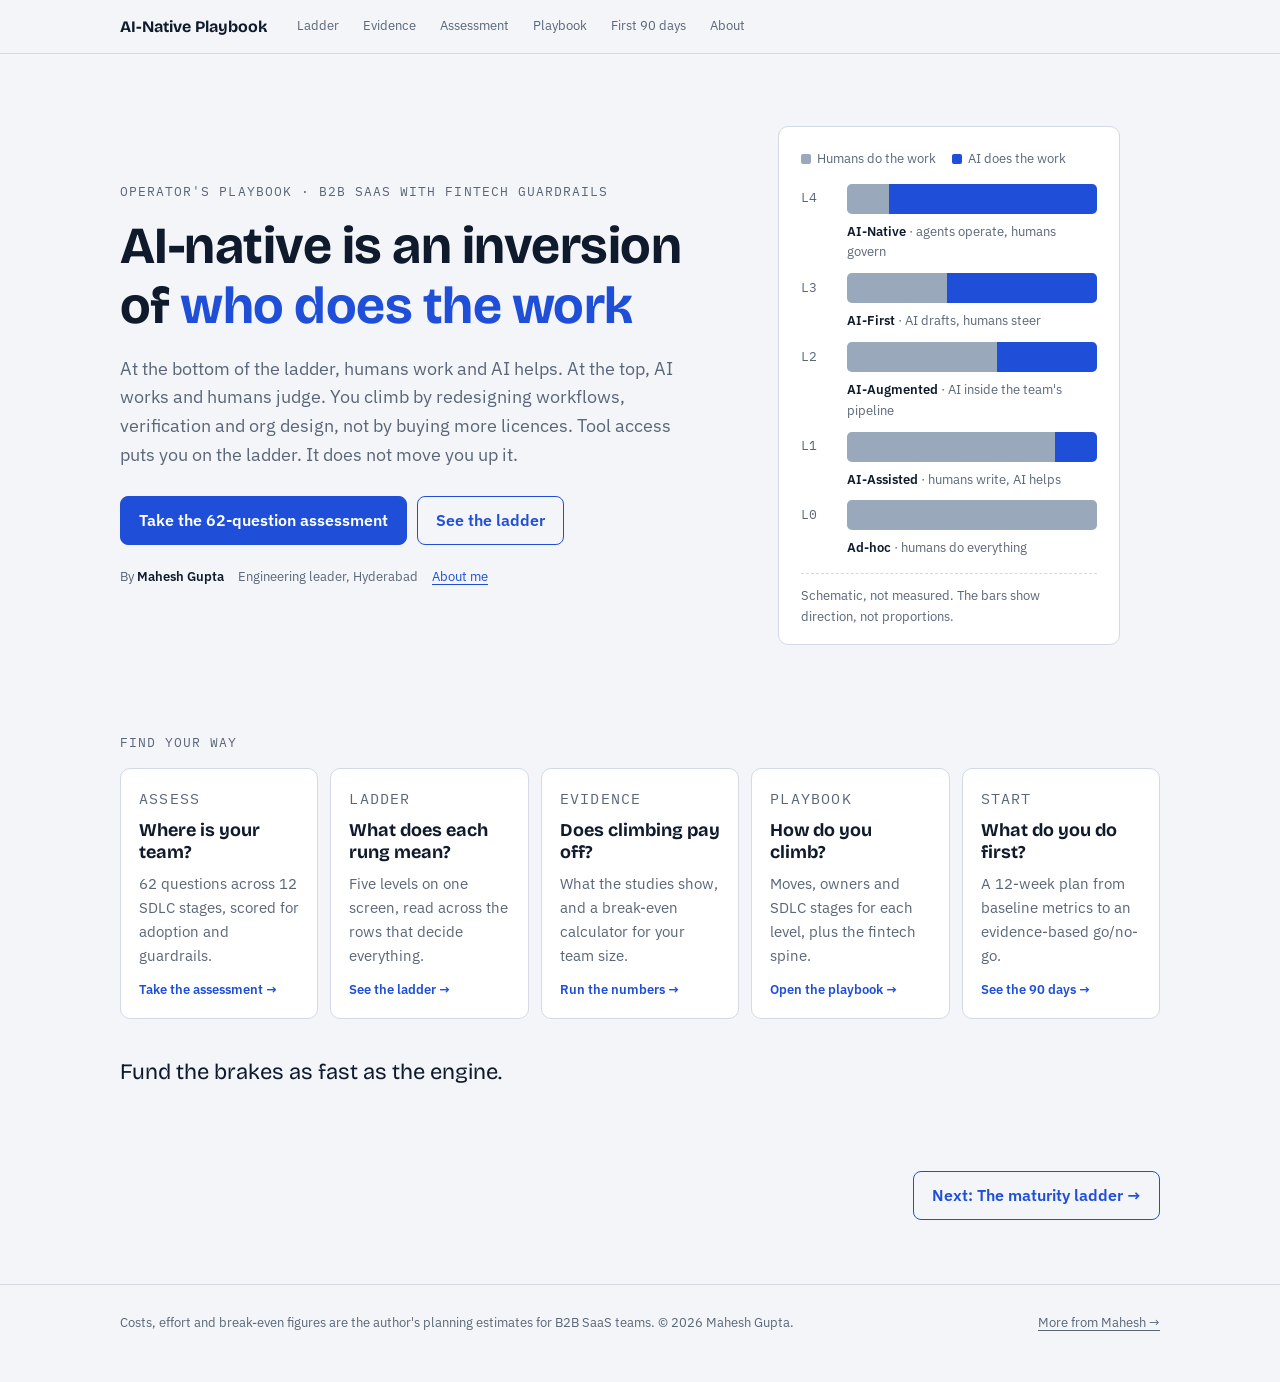
==== index.html @ 391226ee "Add AI-Native Engineering Playbook site" ====
<!doctype html>
<html lang="en">
<head>
<meta charset="utf-8">
<meta name="viewport" content="width=device-width, initial-scale=1, viewport-fit=cover">
<title>AI-Native Engineering Playbook: Maturity Model & Assessment</title>
<meta name="description" content="A practical playbook for engineering leaders moving from AI-assisted to AI-native software delivery in fintech: the maturity ladder, the evidence, a 62-question assessment and a level-by-level execution guide.">
<meta name="author" content="Mahesh Gupta">
<link rel="canonical" href="https://pmaheshgupta.github.io/ai-native-engineering-playbook/">
<meta property="og:type" content="website">
<meta property="og:site_name" content="AI-Native Engineering Playbook">
<meta property="og:title" content="AI-Native Engineering Playbook: Maturity Model & Assessment">
<meta property="og:description" content="A practical playbook for engineering leaders moving from AI-assisted to AI-native software delivery in fintech: the maturity ladder, the evidence, a 62-question assessment and a level-by-level execution guide.">
<meta property="og:url" content="https://pmaheshgupta.github.io/ai-native-engineering-playbook/">
<meta name="twitter:card" content="summary">
<link rel="preconnect" href="https://fonts.googleapis.com">
<link rel="preconnect" href="https://fonts.gstatic.com" crossorigin>
<link rel="stylesheet" href="https://fonts.googleapis.com/css2?family=Bricolage+Grotesque:opsz,wght@12..96,600;12..96,700&family=IBM+Plex+Sans:wght@400;500;600&family=IBM+Plex+Mono:wght@400;500&display=swap">
<link rel="stylesheet" href="styles.css">
<script type="application/ld+json">{"@context": "https://schema.org", "@type": "WebSite", "name": "AI-Native Engineering Playbook", "url": "https://pmaheshgupta.github.io/ai-native-engineering-playbook/", "description": "A practical playbook for engineering leaders moving from AI-assisted to AI-native software delivery in fintech: the maturity ladder, the evidence, a 62-question assessment and a level-by-level execution guide.", "author": {"@type": "Person", "name": "Mahesh Gupta", "url": "https://pmaheshgupta.github.io/", "sameAs": ["https://www.linkedin.com/in/mahesh-gupta-80359a14a", "https://github.com/pmaheshgupta"]}}</script>
</head>
<body>
<nav class="topnav" aria-label="Pages">
  <div class="wrap">
    <a class="brand" href="./">AI-Native Playbook</a>
    <ul><li><a class="l" href="ladder.html">Ladder</a></li><li><a class="l" href="evidence.html">Evidence</a></li><li><a class="l" href="assessment.html">Assessment</a></li><li><a class="l" href="playbook.html">Playbook</a></li><li><a class="l" href="first-90-days.html">First 90 days</a></li><li><a class="l" href="about.html">About</a></li></ul>
  </div>
</nav>
<main id="main">
<header class="hero" id="top">
  <div class="wrap">
    <div>
      <div class="eyebrow">Operator's playbook · B2B SaaS with fintech guardrails</div>
      <h1>AI-native is an inversion of <em>who does the work</em></h1>
      <p class="lede">At the bottom of the ladder, humans work and AI helps. At the top, AI works and humans judge. You climb by redesigning workflows, verification and org design, not by buying more licences. Tool access puts you on the ladder. It does not move you up it.</p>
      <div class="ctas">
        <a class="btn primary" href="assessment.html">Take the 62-question assessment</a>
        <a class="btn ghost" href="ladder.html">See the ladder</a>
      </div>
      <div class="byline"><span>By <strong>Mahesh Gupta</strong></span><span>Engineering leader, Hyderabad</span><a href="about.html">About me</a></div>
    </div>
    <figure class="inv" aria-label="Schematic: the share of work done by AI grows from level 0 to level 4">
      <div class="inv-legend"><span><i style="background:var(--human)"></i>Humans do the work</span><span><i style="background:var(--ai)"></i>AI does the work</span></div>
      <div class="rungs">
        <div class="rung"><span class="lv">L0</span><div class="bar"><div class="h" style="flex:1"></div></div><div class="cap"><b>Ad-hoc</b> · humans do everything</div></div>
        <div class="rung"><span class="lv">L1</span><div class="bar"><div class="h" style="flex:5"></div><div class="a" style="flex:1"></div></div><div class="cap"><b>AI-Assisted</b> · humans write, AI helps</div></div>
        <div class="rung"><span class="lv">L2</span><div class="bar"><div class="h" style="flex:3"></div><div class="a" style="flex:2"></div></div><div class="cap"><b>AI-Augmented</b> · AI inside the team's pipeline</div></div>
        <div class="rung"><span class="lv">L3</span><div class="bar"><div class="h" style="flex:2"></div><div class="a" style="flex:3"></div></div><div class="cap"><b>AI-First</b> · AI drafts, humans steer</div></div>
        <div class="rung"><span class="lv">L4</span><div class="bar"><div class="h" style="flex:1"></div><div class="a" style="flex:5"></div></div><div class="cap"><b>AI-Native</b> · agents operate, humans govern</div></div>
      </div>
      <figcaption class="inv-foot">Schematic, not measured. The bars show direction, not proportions.</figcaption>
    </figure>
  </div>
</header>
<section id="home-map" class="homemap">
  <div class="wrap">
    <div class="eyebrow" style="margin-bottom:14px">Find your way</div>
    <div class="cards">
      <a class="card" href="assessment.html"><span class="card-k">Assess</span><b>Where is your team?</b><span>62 questions across 12 SDLC stages, scored for adoption and guardrails.</span><span class="go">Take the assessment →</span></a>
      <a class="card" href="ladder.html"><span class="card-k">Ladder</span><b>What does each rung mean?</b><span>Five levels on one screen, read across the rows that decide everything.</span><span class="go">See the ladder →</span></a>
      <a class="card" href="evidence.html"><span class="card-k">Evidence</span><b>Does climbing pay off?</b><span>What the studies show, and a break-even calculator for your team size.</span><span class="go">Run the numbers →</span></a>
      <a class="card" href="playbook.html"><span class="card-k">Playbook</span><b>How do you climb?</b><span>Moves, owners and SDLC stages for each level, plus the fintech spine.</span><span class="go">Open the playbook →</span></a>
      <a class="card" href="first-90-days.html"><span class="card-k">Start</span><b>What do you do first?</b><span>A 12-week plan from baseline metrics to an evidence-based go/no-go.</span><span class="go">See the 90 days →</span></a>
    </div>
    <p class="rule-line" style="margin-top:36px">Fund the brakes as fast as the engine.</p>
  </div>
</section>
<div class="wrap pager"><a class="btn ghost" href="ladder.html">Next: The maturity ladder →</a></div>
</main>
<footer><div class="wrap site-foot"><p>Costs, effort and break-even figures are the author's planning estimates for B2B SaaS teams. © 2026 Mahesh Gupta.</p><a href="https://pmaheshgupta.github.io/">More from Mahesh →</a></div></footer>
<script src="site.js" defer></script>
</body>
</html>
---- styles.css ----
[hidden]{display:none!important}
img{max-width:100%}

/* Layout: one reading column (max 1080) under a sticky section nav; the ladder is the recurring motif — L0 at the bottom, L4 at the top. */
:root{
  --bg:#F3F5F8; --surface:#FFFFFF; --sunk:#E9EDF3; --ink:#0F1B2D; --muted:#5A6678; --rule:#D3DAE4;
  --accent:#1F4FD8; --accent-soft:#E2E9FC; --on-accent:#FFFFFF;
  --human:#9AA8BC; --ai:#1F4FD8;
  --red:#B8342B; --red-soft:#FBE7E5; --amber:#9A6510; --amber-soft:#FBF0DC;
  --green:#21804F; --green-soft:#E1F3E9; --teal:#0F6E7A; --teal-soft:#DDF0F2; --violet:#6B4FA0; --violet-soft:#EFE9F8;
  --f-display:"Bricolage Grotesque", "Segoe UI", system-ui, sans-serif;
  --f-body:"IBM Plex Sans", "Segoe UI", system-ui, -apple-system, sans-serif;
  --f-mono:"IBM Plex Mono", ui-monospace, "SFMono-Regular", Menlo, Consolas, monospace;
  --s-1:.8125rem; --s0:1rem; --s1:1.125rem; --s2:1.375rem; --s3:1.75rem; --s4:2.375rem; --s5:3.25rem;
  --radius:10px;
}
@media (prefers-color-scheme: dark){:root:not([data-theme="light"]){
  --bg:#0C121B; --surface:#141C28; --sunk:#1A2433; --ink:#E5EBF3; --muted:#94A1B4; --rule:#273345;
  --accent:#86A3FF; --accent-soft:#1B2748; --on-accent:#0C121B;
  --human:#4E5C70; --ai:#86A3FF;
  --red:#F2867D; --red-soft:#3A1C1B; --amber:#E7B65A; --amber-soft:#36290F;
  --green:#6BCB97; --green-soft:#14301F; --teal:#5EC3CE; --teal-soft:#10303A; --violet:#B99CEB; --violet-soft:#2A2142;
  color-scheme:dark;
}}
:root[data-theme="dark"]{
  --bg:#0C121B; --surface:#141C28; --sunk:#1A2433; --ink:#E5EBF3; --muted:#94A1B4; --rule:#273345;
  --accent:#86A3FF; --accent-soft:#1B2748; --on-accent:#0C121B;
  --human:#4E5C70; --ai:#86A3FF;
  --red:#F2867D; --red-soft:#3A1C1B; --amber:#E7B65A; --amber-soft:#36290F;
  --green:#6BCB97; --green-soft:#14301F; --teal:#5EC3CE; --teal-soft:#10303A; --violet:#B99CEB; --violet-soft:#2A2142;
  color-scheme:dark;
}
*{box-sizing:border-box}
html{scroll-behavior:smooth}
@media (prefers-reduced-motion: reduce){html{scroll-behavior:auto}*{transition:none!important;animation:none!important}}
body{margin:0;background:var(--bg);color:var(--ink);font-family:var(--f-body);font-size:var(--s0);line-height:1.6;-webkit-font-smoothing:antialiased}
a{color:var(--accent);text-underline-offset:3px}
a:focus-visible,button:focus-visible,input:focus-visible+span,.tab:focus-visible{outline:2px solid var(--accent);outline-offset:2px;border-radius:6px}
h1,h2,h3{font-family:var(--f-display);line-height:1.15;text-wrap:balance;margin:0;letter-spacing:-.01em}
h2{font-size:var(--s4)}
h3{font-size:var(--s2)}
p{margin:0}
.wrap{max-width:1080px;margin:0 auto;padding-inline:20px}
.mono{font-family:var(--f-mono)}
.eyebrow{font-family:var(--f-mono);font-size:var(--s-1);letter-spacing:.08em;text-transform:uppercase;color:var(--muted)}
.lede{font-size:var(--s1);color:var(--muted);max-width:65ch}
.num{font-variant-numeric:tabular-nums}

/* nav */
.topnav{position:sticky;top:env(safe-area-inset-top,0px);z-index:10;background:color-mix(in srgb,var(--bg) 88%,transparent);backdrop-filter:blur(8px);border-bottom:1px solid var(--rule)}
.topnav .wrap{display:flex;align-items:center;gap:20px;padding-block:10px}
.brand{font-family:var(--f-display);font-weight:700;white-space:nowrap;color:var(--ink);text-decoration:none}
.topnav ul{display:flex;gap:4px;list-style:none;margin:0;padding:0;overflow-x:auto;scrollbar-width:none;min-width:0}
.topnav ul::-webkit-scrollbar{display:none}
.topnav a.l{display:block;padding:6px 10px;border-radius:6px;color:var(--muted);text-decoration:none;font-size:var(--s-1);white-space:nowrap}
.topnav a.l:hover{color:var(--ink);background:var(--sunk)}

section{padding-block:64px;border-bottom:1px solid var(--rule)}
.view > section:last-of-type{border-bottom:0}
.topnav a.l[aria-current="page"]{color:var(--ink);background:var(--accent-soft)}
.pager{display:flex;justify-content:flex-end;padding-block:8px 64px}
.homemap{padding-block:8px 72px;border-bottom:0}
.cards{display:grid;grid-template-columns:repeat(auto-fit,minmax(190px,1fr));gap:12px}
.card{display:grid;gap:8px;align-content:start;padding:18px;border:1px solid var(--rule);border-radius:var(--radius);background:var(--surface);color:var(--ink);text-decoration:none;transition:border-color .15s,transform .15s}
.card:hover{border-color:var(--accent);transform:translateY(-2px)}
.card-k{font-family:var(--f-mono);font-size:var(--s-1);letter-spacing:.08em;text-transform:uppercase;color:var(--accent)}
.card b{font-family:var(--f-display);font-size:var(--s1);line-height:1.25}
.card span{font-size:.9375rem;color:var(--muted)}
.card .go{color:var(--accent);font-weight:600;font-size:var(--s-1);margin-top:4px}
section,[id]{scroll-margin-top:64px}
.head{display:grid;gap:12px;margin-bottom:32px;max-width:760px}

/* hero */
.hero{padding-block:56px 64px}
.hero .wrap{display:grid;grid-template-columns:1.15fr .85fr;gap:48px;align-items:center}
.hero h1{font-size:var(--s5);margin-block:14px 18px}
.hero h1 em{font-style:normal;color:var(--accent)}
.byline{display:flex;flex-wrap:wrap;gap:6px 14px;margin-top:22px;font-size:var(--s-1);color:var(--muted)}
.byline strong{color:var(--ink);font-weight:600}
.ctas{display:flex;flex-wrap:wrap;gap:10px;margin-top:26px}
.btn{display:inline-flex;align-items:center;gap:8px;padding:11px 18px;border-radius:8px;font-weight:600;text-decoration:none;border:1px solid var(--accent);font-size:var(--s0);cursor:pointer;font-family:var(--f-body)}
.btn.primary{background:var(--accent);color:var(--on-accent)}
.btn.ghost{background:transparent;color:var(--accent)}
.btn.small{padding:7px 12px;font-size:var(--s-1)}

/* inversion ladder */
.inv{background:var(--surface);border:1px solid var(--rule);border-radius:var(--radius);padding:22px 22px 16px}
.inv-legend{display:flex;gap:16px;font-size:var(--s-1);color:var(--muted);margin-bottom:14px}
.inv-legend i{display:inline-block;width:10px;height:10px;border-radius:2px;margin-right:6px;vertical-align:-1px}
.rungs{display:flex;flex-direction:column-reverse;gap:10px}
.rung{display:grid;grid-template-columns:34px 1fr;gap:12px;align-items:center}
.rung .lv{font-family:var(--f-mono);font-size:var(--s-1);color:var(--muted)}
.rung .bar{display:flex;height:30px;border-radius:5px;overflow:hidden;background:var(--sunk)}
.rung .h{background:var(--human)}
.rung .a{background:var(--ai)}
.rung .cap{grid-column:2;font-size:var(--s-1);margin-top:-4px;color:var(--muted)}
.rung .cap b{color:var(--ink);font-weight:600}
.inv-foot{margin-top:14px;padding-top:12px;border-top:1px dashed var(--rule);font-size:var(--s-1);color:var(--muted)}

/* tables */
.tscroll{overflow-x:auto;border:1px solid var(--rule);border-radius:var(--radius);background:var(--surface)}
table{border-collapse:collapse;width:100%;font-size:.9375rem}
th,td{padding:12px 14px;text-align:left;vertical-align:top;border-bottom:1px solid var(--rule)}
tr:last-child td{border-bottom:0}
thead th{font-family:var(--f-mono);font-size:var(--s-1);font-weight:500;color:var(--muted);background:var(--sunk);white-space:nowrap}
tbody th{font-weight:600;white-space:nowrap}
.matrix{min-width:860px}
.matrix thead th button{all:unset;cursor:pointer;display:block}
.matrix thead th .lvn{display:block;font-family:var(--f-display);font-size:var(--s1);color:var(--ink);letter-spacing:0;text-transform:none}
.matrix td.hl,.matrix th.hl{background:var(--accent-soft)}
.matrix tr.key th::before{content:"";display:inline-block;width:7px;height:7px;border-radius:50%;background:var(--accent);margin-right:8px;vertical-align:2px}
.matrix tr.key td{font-weight:500}
.note{font-size:var(--s-1);color:var(--muted);margin-top:10px}
.callout{display:grid;gap:6px;padding:18px 20px;border-radius:var(--radius);background:var(--accent-soft);margin-top:22px;max-width:820px}
.callout b{font-family:var(--f-display);font-size:var(--s1)}

/* evidence */
.studies{display:grid;grid-template-columns:repeat(auto-fit,minmax(300px,1fr));gap:14px}
.study{background:var(--surface);border:1px solid var(--rule);border-radius:var(--radius);padding:18px 20px;display:grid;gap:8px;align-content:start;min-width:0}
.study .big{font-family:var(--f-display);font-size:var(--s4);font-weight:700;line-height:1;font-variant-numeric:tabular-nums}
.study .big.neg{color:var(--red)}
.study .ctx{font-size:var(--s-1);color:var(--muted)}
.study .src{font-size:var(--s-1)}
.insights{display:grid;grid-template-columns:1fr 1fr;gap:14px;margin-top:22px}
.insight{border-left:3px solid var(--accent);padding:4px 0 4px 16px;display:grid;gap:6px}
.insight b{font-family:var(--f-display);font-size:var(--s1)}
.insight .act{font-size:.9375rem;color:var(--muted)}

/* economics */
.econ{display:grid;grid-template-columns:1fr;gap:22px}
.calc{background:var(--surface);border:1px solid var(--rule);border-radius:var(--radius);padding:20px;display:grid;grid-template-columns:280px 1fr;gap:24px}
.ctrl{display:grid;gap:18px;align-content:start}
.ctrl label{display:grid;gap:6px;font-size:var(--s-1);color:var(--muted)}
.ctrl label span.v{font-family:var(--f-mono);color:var(--ink);font-size:var(--s1)}
input[type=range]{width:100%;accent-color:var(--accent)}
.readout{display:grid;gap:8px;padding-top:14px;border-top:1px solid var(--rule)}
.readout div{display:flex;justify-content:space-between;gap:12px;font-size:.9375rem}
.readout div b{font-family:var(--f-mono);font-weight:500}
.verdict{font-weight:600;padding:8px 10px;border-radius:6px;font-size:.9375rem}
.verdict.pos{background:var(--green-soft);color:var(--green)}
.verdict.neg{background:var(--red-soft);color:var(--red)}
.chart{min-width:0}
.chart svg{width:100%;height:auto;display:block}
.chart text{fill:var(--muted);font-family:var(--f-mono);font-size:11px}
.compound{display:grid;grid-template-columns:repeat(4,1fr);gap:0;border:1px solid var(--rule);border-radius:var(--radius);overflow:hidden;background:var(--surface)}
.compound > div{padding:16px;border-right:1px solid var(--rule);display:grid;gap:6px;align-content:start}
.compound > div:last-child{border-right:0}
.compound .lv{font-family:var(--f-mono);font-size:var(--s-1);color:var(--accent)}
.compound .what{font-weight:600}
.compound .mult{font-size:.9375rem;color:var(--muted)}

/* execution guide */
.concepts{display:grid;grid-template-columns:repeat(auto-fit,minmax(230px,1fr));gap:12px;margin-bottom:36px}
.concept{padding:14px 16px;border:1px solid var(--rule);border-radius:var(--radius);background:var(--surface);display:grid;gap:4px;align-content:start}
.concept b{font-family:var(--f-display);font-size:var(--s1)}
.concept p{font-size:.9375rem;color:var(--muted)}
.tabs{display:flex;gap:4px;border-bottom:1px solid var(--rule);overflow-x:auto;scrollbar-width:none}
.tab{all:unset;cursor:pointer;padding:10px 16px;font-weight:600;color:var(--muted);border-bottom:3px solid transparent;white-space:nowrap}
.tab[aria-selected="true"]{color:var(--ink);border-bottom-color:var(--accent)}
.tpanel{padding-top:24px;display:grid;gap:22px}
[hidden],.tpanel[hidden]{display:none!important}
.goal{font-family:var(--f-display);font-size:var(--s2);max-width:780px}
.pgrid{display:grid;grid-template-columns:1fr 1fr;gap:22px}
.box{background:var(--surface);border:1px solid var(--rule);border-radius:var(--radius);padding:18px 20px;display:grid;gap:10px;align-content:start;min-width:0}
.box h4{margin:0;font-family:var(--f-mono);font-size:var(--s-1);font-weight:500;letter-spacing:.06em;text-transform:uppercase;color:var(--muted)}
.box ul{margin:0;padding-left:18px;display:grid;gap:6px;font-size:.9375rem}
.box dl{margin:0;display:grid;gap:8px;font-size:.9375rem}
.box dt{font-weight:600}
.box dd{margin:0 0 4px;color:var(--muted)}
.sdlc{display:flex;flex-wrap:wrap;gap:6px}
.sdlc span{font-family:var(--f-mono);font-size:var(--s-1);padding:4px 9px;border-radius:5px;background:var(--sunk);color:var(--muted)}
.sdlc span.on{background:var(--accent);color:var(--on-accent)}
.you{background:var(--accent-soft);border-color:transparent}

/* spine */
.spine{display:grid;grid-template-columns:repeat(4,1fr);gap:12px}
.spine .box{border-top:3px solid var(--ink)}
.spine .box b{font-family:var(--f-display);font-size:var(--s1)}
.spine .box p{font-size:.9375rem;color:var(--muted)}

/* gantt */
.gantt{background:var(--surface);border:1px solid var(--rule);border-radius:var(--radius);overflow-x:auto}
.gantt-inner{min-width:760px;padding:16px 20px}
.g-head,.g-line{display:grid;grid-template-columns:minmax(260px,1.6fr) 3fr;gap:16px;align-items:center}
.weeks{display:grid;grid-template-columns:repeat(12,1fr);gap:2px}
.g-head .weeks span{font-family:var(--f-mono);font-size:11px;color:var(--muted);text-align:center}
.g-line{padding:12px 0;border-top:1px solid var(--rule)}
.g-line .what{display:grid;gap:2px;font-size:.9375rem}
.g-line .what small{color:var(--muted);font-size:var(--s-1)}
.g-line .weeks div{height:22px;border-radius:4px}
.g-line .weeks div.on{background:var(--accent)}
.g-line .weeks div.off{background:var(--sunk)}
.rule-line{margin-top:22px;font-family:var(--f-display);font-size:var(--s2);max-width:780px}

.sources{font-size:var(--s-1);color:var(--muted);padding-block:0 8px}
.sources ol{padding-left:18px;display:grid;gap:4px;margin:10px 0 0}
/* about */
.about{display:grid;grid-template-columns:1.25fr .75fr;gap:48px}
.about-main{display:grid;gap:16px;max-width:68ch}
.about-main h2{font-size:var(--s5)}
.about-main h3{margin-top:12px}
.about-side{display:grid;gap:22px;align-content:start}
.beliefs{list-style:none;margin:0;padding:0;display:grid;gap:0;border-top:1px solid var(--rule)}
.beliefs li{display:grid;gap:2px;padding:12px 0;border-bottom:1px solid var(--rule)}
.beliefs b{font-family:var(--f-display);font-size:var(--s1)}
.beliefs span{color:var(--muted);font-size:.9375rem}
.talk{display:grid;gap:10px;padding:18px;border-radius:var(--radius);background:var(--accent-soft)}
.contact{display:flex;flex-wrap:wrap;gap:10px;align-items:center}
.contact code{font-family:var(--f-mono);font-size:var(--s-1);padding:7px 10px;border:1px solid var(--rule);border-radius:7px;background:var(--surface);user-select:all}
footer{padding-block:28px 48px;border-top:1px solid var(--rule);font-size:var(--s-1);color:var(--muted)}
footer ol,.sources ol{padding-left:18px;display:grid;gap:4px;margin:10px 0 0}

@media (max-width: 900px){
  .hero .wrap,.about,.calc{grid-template-columns:1fr}
  .spine{grid-template-columns:1fr 1fr}
  .compound{grid-template-columns:1fr 1fr}
  .compound > div:nth-child(2){border-right:0}
  .compound > div:nth-child(-n+2){border-bottom:1px solid var(--rule)}
}
@media (max-width: 640px){
  :root{--s5:2.375rem;--s4:1.875rem}
  section{padding-block:52px}
  .insights,.pgrid,.spine,.compound{grid-template-columns:1fr}
  .compound > div{border-right:0;border-bottom:1px solid var(--rule)}
  .compound > div:last-child{border-bottom:0}
  .g-row{grid-template-columns:1fr}
  .brand{display:none}
}

/* ===== maturity survey (scoped) ===== */
#survey .field select{width:100%;border:1px solid var(--line);border-radius:8px;padding:9px 11px;font:inherit;background:var(--card);color:var(--ink)}
#survey .readiness{display:grid;grid-template-columns:minmax(0,1fr) minmax(0,1fr);gap:18px;border:1px solid var(--line);border-radius:12px;padding:16px;background:var(--card);margin:6px 0 4px}
@media(max-width:700px){#survey .readiness{grid-template-columns:1fr}}
#survey .quad{display:grid;grid-template-columns:22px 1fr 1fr;grid-template-rows:auto auto auto;gap:5px}
#survey .ylab{writing-mode:vertical-rl;transform:rotate(180deg);font-family:var(--mono);font-size:10px;color:var(--muted);text-align:center}
#survey .xlab{font-family:var(--mono);font-size:10px;color:var(--muted);text-align:center}
#survey .q-cell{border-radius:8px;padding:12px 10px;min-height:56px;font-size:12.5px;font-weight:600;opacity:.4;border:2px solid transparent;display:flex;align-items:center}
#survey .q-cell.on{opacity:1;border-color:currentColor}
#survey .q-red{background:var(--red-soft);color:var(--red)}
#survey .q-green{background:var(--green-soft);color:var(--green)}
#survey .q-amber{background:var(--amber-soft);color:var(--amber)}
#survey .q-teal{background:var(--teal-soft);color:var(--teal)}
#survey .q-say{margin:10px 0 0;padding:9px 11px;border-radius:8px;font-size:13px;font-weight:500;background:var(--sunk);color:var(--ink)}
#survey .rd-right{display:grid;gap:14px;align-content:start}
#survey .rd-meter{display:grid;gap:6px}
#survey .rd-row{display:flex;justify-content:space-between;gap:10px;font-size:13px;color:var(--muted)}
#survey .rd-row .mono{font-size:11.5px;color:var(--ink)}
#survey .rd-target{border-top:1px dashed var(--line);padding-top:12px;font-size:13.5px}
#survey .rd-target p{margin:6px 0 0;color:var(--muted);font-size:13px}
#survey .rd-lbl{display:block;font-family:var(--mono);font-size:10.5px;letter-spacing:.08em;text-transform:uppercase;color:var(--muted);margin-bottom:4px}
#survey .rd-target b{font-family:var(--f-display);font-size:17px}
#survey .rd-ok{font-size:12px;color:var(--ok);margin-left:6px}
#survey .rd-gap{font-size:12px;color:var(--mid);margin-left:6px}

#survey{--paper:var(--bg);--card:var(--surface);--line:var(--rule);--ok:var(--green);--ok-soft:var(--green-soft);--mid:var(--amber);--mid-soft:var(--amber-soft);--no:var(--human);--no-soft:var(--sunk);--skip:var(--violet);--skip-soft:var(--violet-soft);--mono:var(--f-mono)}
#survey *{box-sizing:border-box;margin:0;padding:0}
#survey{color:var(--ink);font-family:var(--f-body);font-size:15px;line-height:1.5}
#survey{scroll-margin-top:64px}
#survey .mono{font-family:var(--mono)}
#survey button{font:inherit;cursor:pointer}
#survey .crumbs{display:flex;align-items:center;gap:9px;margin-bottom:12px;font-family:var(--mono);font-size:11px;letter-spacing:.07em;text-transform:uppercase}
#survey .crumb-link{background:none;border:none;padding:0;font:inherit;letter-spacing:inherit;text-transform:inherit;color:var(--accent);cursor:pointer}
#survey .crumb-link:hover{text-decoration:underline}
#survey .crumb-cur{color:var(--ink);font-weight:700}
#survey .crumb-dis{color:var(--muted);opacity:.55}
#survey .crumb-sep{color:var(--muted)}
#survey .meter{background:var(--card);border:1px solid var(--line);border-radius:12px;padding:14px 16px;margin-bottom:18px}
#survey .meter-top{display:flex;justify-content:space-between;align-items:baseline;gap:8px;flex-wrap:wrap}
#survey .meter-title{font-family:var(--mono);font-size:11px;letter-spacing:.08em;text-transform:uppercase;color:var(--muted)}
#survey .track{position:relative;height:26px;margin-top:10px;border-radius:6px;overflow:hidden;display:flex;border:1px solid var(--line)}
#survey .zone{position:relative;background:var(--sunk)}
#survey .zone+.zone{border-left:1px dashed var(--line)}
#survey .zone span{position:absolute;left:6px;top:50%;transform:translateY(-50%);font-family:var(--mono);font-size:9.5px;letter-spacing:.04em;color:var(--muted);white-space:nowrap}
#survey .fill{position:absolute;left:0;top:0;bottom:0;background:var(--accent);opacity:.16;transition:width .5s ease}
#survey .needle{position:absolute;top:-2px;bottom:-2px;width:2px;background:var(--accent);transition:left .5s ease}
#survey .needle:after{content:"";position:absolute;top:-1px;left:-4px;border:5px solid transparent;border-top-color:var(--accent)}
#survey .meter-sub{margin-top:8px;font-size:12.5px;color:var(--muted)}
#survey .cols{display:grid;grid-template-columns:255px 1fr;gap:18px}
@media(max-width:840px){#survey .cols{grid-template-columns:1fr}
}
#survey .nav{background:var(--card);border:1px solid var(--line);border-radius:12px;padding:12px;align-self:start;position:sticky;top:72px}
@media(max-width:840px){#survey .nav{position:static}
}
#survey .nav-phase{font-family:var(--mono);font-size:10px;letter-spacing:.1em;text-transform:uppercase;color:var(--muted);margin:12px 6px 4px}
#survey .nav-phase:first-child{margin-top:0}
#survey .nav-item{display:flex;align-items:center;gap:8px;width:100%;text-align:left;background:none;border:none;border-radius:8px;padding:7px 8px;color:var(--ink);font-size:13px}
#survey .nav-item:hover{background:var(--accent-soft)}
#survey .nav-item.active{background:var(--accent);color:var(--on-accent)}
#survey .dot{width:8px;height:8px;border-radius:50%;flex-shrink:0;background:var(--no-soft);border:1px solid var(--line)}
#survey .dot.some{background:var(--mid-soft);border-color:var(--mid)}
#survey .dot.full{background:var(--ok);border-color:var(--ok)}
#survey .dot.skip{background:var(--skip-soft);border-color:var(--skip)}
#survey .nav-item.active .dot{border-color:var(--on-accent)}
#survey .nav-count{margin-left:auto;font-family:var(--mono);font-size:10.5px;color:var(--muted)}
#survey .nav-item.active .nav-count{color:#DCE4FA}
#survey .panel{background:var(--card);border:1px solid var(--line);border-radius:12px;padding:22px}
#survey .crumb{font-family:var(--mono);font-size:11px;letter-spacing:.08em;text-transform:uppercase;color:var(--accent)}
#survey h1{font-size:25px;line-height:1.2;letter-spacing:-.01em;margin:6px 0 6px}
#survey h2{font-size:19px;line-height:1.25;margin:4px 0 2px}
#survey h3{font-size:15px;margin:20px 0 8px}
#survey .blurb{color:var(--muted);font-size:13.5px;margin-bottom:14px}
#survey p{margin-bottom:10px}
#survey .gate{border:1.5px solid var(--accent);background:var(--accent-soft);border-radius:10px;padding:14px;margin-bottom:16px}
#survey .gate-label{font-family:var(--mono);font-size:10.5px;letter-spacing:.09em;text-transform:uppercase;color:var(--accent);margin-bottom:6px}
#survey .gate-text{font-weight:600;font-size:14.5px}
#survey .gate-opts{display:flex;gap:8px;margin-top:11px;flex-wrap:wrap}
#survey .gate-btn{border:1.5px solid var(--line);background:var(--card);border-radius:8px;padding:8px 22px;font-size:13.5px;font-weight:600;color:var(--muted)}
#survey .gate-btn:hover{border-color:var(--accent);color:var(--accent)}
#survey .gate-btn.yes{background:var(--ok-soft);border-color:var(--ok);color:var(--ink)}
#survey .gate-btn.no{background:var(--skip-soft);border-color:var(--skip);color:var(--ink)}
#survey .gate-wait{border:1px dashed var(--line);border-radius:10px;padding:16px;text-align:center;color:var(--muted);font-size:13.5px}
#survey .skipped-card{border:1px solid var(--skip);background:var(--skip-soft);border-radius:10px;padding:16px;font-size:13.5px}
#survey .skipped-card b{display:block;margin-bottom:4px}
#survey .q{border:1px solid var(--line);border-radius:10px;padding:14px;margin-bottom:12px;background:var(--bg)}
#survey .q-head{display:flex;gap:10px;align-items:flex-start}
#survey .q-id{font-family:var(--mono);font-size:11px;color:var(--muted);padding-top:3px;flex-shrink:0}
#survey .q-text{font-weight:600;font-size:14.5px;flex:1}
#survey .hint-btn{flex-shrink:0;border:1px solid var(--line);background:var(--card);color:var(--accent);border-radius:999px;font-family:var(--mono);font-size:11px;padding:2px 9px}
#survey .hint-btn:hover{background:var(--accent-soft)}
#survey .hint{margin:10px 0 2px;border-left:3px solid var(--accent);background:var(--accent-soft);border-radius:0 8px 8px 0;padding:9px 12px;font-size:13px;color:var(--ink)}
#survey .why-btn{flex-shrink:0;border:1px solid var(--line);background:var(--card);color:var(--mid);border-radius:999px;font-family:var(--mono);font-size:11px;padding:2px 9px}
#survey .why-btn:hover{background:var(--mid-soft)}
#survey .why{margin:10px 0 2px;border-left:3px solid var(--mid);background:var(--mid-soft);border-radius:0 8px 8px 0;padding:9px 12px;font-size:13px;color:var(--ink)}
#survey .opts{display:flex;gap:8px;margin-top:11px;flex-wrap:wrap}
#survey .opt{flex:1;min-width:110px;border:1.5px solid var(--line);background:var(--card);border-radius:8px;padding:8px 10px;font-size:13px;color:var(--muted);transition:all .12s ease}
#survey .opt:hover{border-color:var(--accent)}
#survey .opt.sel0{background:var(--no-soft);border-color:var(--no);color:var(--ink);font-weight:600}
#survey .opt.sel1{background:var(--mid-soft);border-color:var(--mid);color:var(--ink);font-weight:600}
#survey .opt.sel2{background:var(--ok-soft);border-color:var(--ok);color:var(--ink);font-weight:600}
#survey .foot{display:flex;justify-content:space-between;gap:10px;margin-top:16px;flex-wrap:wrap}
#survey .btn{border-radius:9px;padding:10px 18px;font-size:14px;font-weight:600;border:1px solid var(--line);background:var(--card);color:var(--ink)}
#survey .btn:hover{border-color:var(--accent);color:var(--accent)}
#survey .btn.primary{background:var(--accent);border-color:var(--accent);color:var(--on-accent)}
#survey .btn.primary:hover{background:var(--accent);color:var(--on-accent)}
#survey .btn:disabled{opacity:.45;cursor:not-allowed}
#survey .levels-list{list-style:none;margin:8px 0 4px}
#survey .levels-list li{display:grid;grid-template-columns:118px 1fr;gap:10px;padding:7px 0;border-bottom:1px dashed var(--line);font-size:13.5px}
#survey .levels-list li:last-child{border-bottom:none}
#survey .lvl-name{font-family:var(--mono);font-weight:700;font-size:12px;padding-top:1px}
#survey .who{display:grid;grid-template-columns:1fr 1fr;gap:10px;margin:8px 0 4px}
@media(max-width:640px){#survey .who{grid-template-columns:1fr}
}
#survey .who-card{border:1px solid var(--line);border-radius:10px;padding:12px;font-size:13.5px;background:var(--bg)}
#survey .who-card b{display:block;margin-bottom:3px}
#survey .steps{list-style:none;margin:8px 0 4px}
#survey .step{display:grid;grid-template-columns:26px 1fr;gap:10px;padding:9px 0;border-bottom:1px dashed var(--line)}
#survey .step:last-child{border-bottom:none}
#survey .step-n{width:22px;height:22px;border-radius:50%;background:var(--accent-soft);color:var(--accent);font-family:var(--mono);font-size:11px;font-weight:700;display:flex;align-items:center;justify-content:center;margin-top:1px}
#survey .step-t{font-weight:600;font-size:13.5px}
#survey .step-d{font-size:13px;color:var(--muted);margin-top:1px}
#survey .chips{display:flex;gap:6px;flex-wrap:wrap;margin-top:6px}
#survey .chip{font-size:11.5px;border-radius:999px;padding:2px 10px;border:1px solid;color:var(--ink)}
#survey .chip.c0{background:var(--no-soft);border-color:var(--no)}
#survey .chip.c1{background:var(--mid-soft);border-color:var(--mid)}
#survey .chip.c2{background:var(--ok-soft);border-color:var(--ok)}
#survey .intro-cols{display:grid;grid-template-columns:3fr 1fr;gap:18px;align-items:start}
@media(max-width:840px){#survey .intro-cols{grid-template-columns:1fr}
}
#survey .side-card{background:var(--card);border:1px solid var(--line);border-radius:12px;padding:16px;position:sticky;top:72px}
@media(max-width:840px){#survey .side-card{position:static}
}
#survey .side-title{font-family:var(--mono);font-size:10.5px;letter-spacing:.09em;text-transform:uppercase;color:var(--muted);margin-bottom:12px}
#survey .side-card .field{margin-bottom:12px}
#survey .side-card .btn{width:100%;margin-top:2px}
#survey .side-note{margin-top:10px;font-size:11.5px;color:var(--muted);line-height:1.45}
#survey .field label{display:block;font-family:var(--mono);font-size:10.5px;letter-spacing:.08em;text-transform:uppercase;color:var(--muted);margin-bottom:4px}
#survey .field input{width:100%;border:1px solid var(--line);border-radius:8px;padding:9px 11px;font:inherit;background:var(--card)}
#survey .field input:focus{outline:2px solid var(--accent);outline-offset:0;border-color:var(--accent)}
#survey .jtrack{position:relative;display:flex;justify-content:space-between;align-items:flex-start;margin-top:18px;padding:0 4px}
#survey .jtrack:before{content:"";position:absolute;left:36px;right:36px;top:17px;height:5px;border-radius:3px;
    background:linear-gradient(90deg,#8A94A0,#6B7FD6,#4A6BE0,#1F4FD8,#0E8A5F);opacity:.5}
#survey .jnode{position:relative;flex:1;background:none;border:none;display:flex;flex-direction:column;align-items:center;gap:8px;cursor:pointer;padding:0}
#survey .jdot2{width:34px;height:34px;border-radius:50%;display:flex;align-items:center;justify-content:center;color:#fff;
    font-family:var(--mono);font-weight:700;font-size:12.5px;border:3px solid var(--surface);
    box-shadow:0 1px 5px rgba(22,32,43,.28);transition:transform .18s ease,box-shadow .18s ease}
#survey .jnode:hover .jdot2,#survey .jnode.open .jdot2{transform:scale(1.18)}
#survey .jlbl{font-family:var(--mono);font-size:10.5px;font-weight:700;color:var(--ink);text-align:center;line-height:1.3}
#survey .jhelp{font-family:var(--mono);font-size:9px;color:var(--accent)}
@media(max-width:640px){#survey .jlbl{font-size:9px}
#survey .jtrack:before{left:22px;right:22px}
}
#survey .score-hero{display:flex;gap:22px;align-items:center;flex-wrap:wrap;margin:8px 0 16px}
#survey .score-num{font-family:var(--mono);font-size:44px;font-weight:700;letter-spacing:-.02em}
#survey .score-num small{font-size:17px;color:var(--muted);font-weight:400}
#survey .pill{display:inline-block;background:var(--accent);color:#fff;border-radius:999px;padding:5px 14px;font-weight:700;font-size:15px}
#survey .bar-row{display:grid;grid-template-columns:225px 1fr 78px;gap:10px;align-items:center;margin-bottom:8px;font-size:13px}
@media(max-width:640px){#survey .bar-row{grid-template-columns:130px 1fr 70px}
}
#survey .bar{height:9px;border-radius:5px;background:var(--no-soft);overflow:hidden}
#survey .bar i{display:block;height:100%;background:var(--accent);border-radius:5px}
#survey .bar-pct{font-family:var(--mono);font-size:11.5px;color:var(--muted);text-align:right}
#survey .skip-tag{font-family:var(--mono);font-size:10px;color:var(--skip);border:1px solid var(--skip);border-radius:999px;padding:1px 7px;justify-self:end}
#survey .next{border:1.5px solid var(--accent);border-radius:12px;padding:16px;margin-top:20px;background:var(--surface)}
#survey .next-head{font-size:15px}
#survey .next-focus{margin-top:8px;font-size:13px;color:var(--ink);border-left:3px solid var(--accent);background:var(--accent-soft);padding:8px 11px;border-radius:0 8px 8px 0}
#survey .next-group{margin-top:14px}
#survey .next-gt{font-family:var(--mono);font-size:10.5px;letter-spacing:.08em;text-transform:uppercase;color:var(--muted);margin-bottom:4px}
#survey .next-item{display:grid;grid-template-columns:34px 1fr 46px;gap:8px;font-size:13px;padding:6px 0;border-bottom:1px dashed var(--line);align-items:baseline}
#survey .next-item:last-of-type{border-bottom:none}
#survey .gain{font-family:var(--mono);font-size:11px;color:var(--ok);text-align:right}
#survey .next-more{font-size:12px;color:var(--muted);margin-top:5px}
#survey .json-note{background:var(--ok-soft);border:1px solid var(--green);border-radius:10px;padding:12px 14px;font-size:13.5px;margin-top:14px}
#survey .json-prev{margin-top:14px;background:#0F1722;color:#C9D6E5;border-radius:10px;padding:14px;font-family:var(--mono);font-size:11.5px;max-height:260px;overflow:auto;white-space:pre}
#survey .warn{background:var(--mid-soft);border:1px solid var(--amber);border-radius:10px;padding:10px 13px;font-size:13.5px;margin-bottom:12px}

#survey h1,#survey h2,#survey h3{font-family:var(--f-display)}
#survey .btn{display:inline-block;font-family:var(--f-body)}
#survey .jdot2{color:#fff}
#survey .q-text,#survey .gate-text{text-wrap:pretty}

.site-foot{display:flex;flex-wrap:wrap;gap:8px 24px;justify-content:space-between}
.site-foot a{color:var(--muted)}
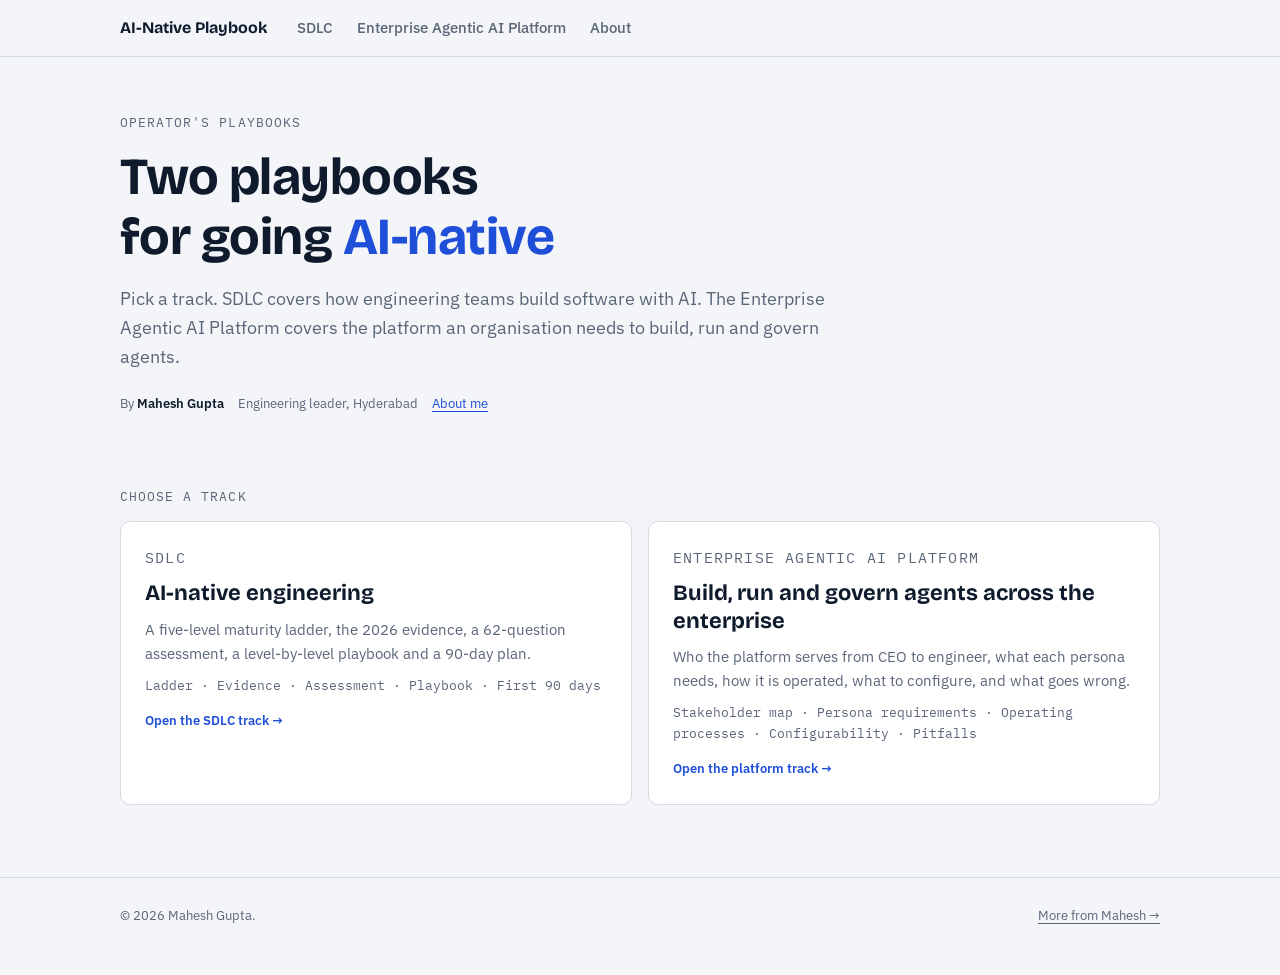
==== commit bb6ed66e: "Add Enterprise Agentic AI Platform track alongside SDLC The site now has two tracks under one home p" ====
--- a/index.html
+++ b/index.html
@@ -3,71 +3,51 @@
 <head>
 <meta charset="utf-8">
 <meta name="viewport" content="width=device-width, initial-scale=1, viewport-fit=cover">
-<title>AI-Native Engineering Playbook: Maturity Model & Assessment</title>
-<meta name="description" content="A practical playbook for engineering leaders moving from AI-assisted to AI-native software delivery in fintech: the maturity ladder, the evidence, a 62-question assessment and a level-by-level execution guide.">
+<title>AI-Native Playbook: AI-Native Engineering and the Enterprise Agentic AI Platform</title>
+<meta name="description" content="Two practical playbooks: AI-native software delivery for engineering teams, and the enterprise agentic AI platform an organisation needs to build, run and govern agents.">
 <meta name="author" content="Mahesh Gupta">
 <link rel="canonical" href="https://pmaheshgupta.github.io/ai-native-engineering-playbook/">
 <meta property="og:type" content="website">
-<meta property="og:site_name" content="AI-Native Engineering Playbook">
-<meta property="og:title" content="AI-Native Engineering Playbook: Maturity Model & Assessment">
-<meta property="og:description" content="A practical playbook for engineering leaders moving from AI-assisted to AI-native software delivery in fintech: the maturity ladder, the evidence, a 62-question assessment and a level-by-level execution guide.">
+<meta property="og:site_name" content="AI-Native Playbook">
+<meta property="og:title" content="AI-Native Playbook: AI-Native Engineering and the Enterprise Agentic AI Platform">
+<meta property="og:description" content="Two practical playbooks: AI-native software delivery for engineering teams, and the enterprise agentic AI platform an organisation needs to build, run and govern agents.">
 <meta property="og:url" content="https://pmaheshgupta.github.io/ai-native-engineering-playbook/">
 <meta name="twitter:card" content="summary">
 <link rel="preconnect" href="https://fonts.googleapis.com">
 <link rel="preconnect" href="https://fonts.gstatic.com" crossorigin>
 <link rel="stylesheet" href="https://fonts.googleapis.com/css2?family=Bricolage+Grotesque:opsz,wght@12..96,600;12..96,700&family=IBM+Plex+Sans:wght@400;500;600&family=IBM+Plex+Mono:wght@400;500&display=swap">
 <link rel="stylesheet" href="styles.css">
-<script type="application/ld+json">{"@context": "https://schema.org", "@type": "WebSite", "name": "AI-Native Engineering Playbook", "url": "https://pmaheshgupta.github.io/ai-native-engineering-playbook/", "description": "A practical playbook for engineering leaders moving from AI-assisted to AI-native software delivery in fintech: the maturity ladder, the evidence, a 62-question assessment and a level-by-level execution guide.", "author": {"@type": "Person", "name": "Mahesh Gupta", "url": "https://pmaheshgupta.github.io/", "sameAs": ["https://www.linkedin.com/in/mahesh-gupta-80359a14a", "https://github.com/pmaheshgupta"]}}</script>
+
 </head>
 <body>
-<nav class="topnav" aria-label="Pages">
+<nav class="topnav" aria-label="Site">
   <div class="wrap">
     <a class="brand" href="./">AI-Native Playbook</a>
-    <ul><li><a class="l" href="ladder.html">Ladder</a></li><li><a class="l" href="evidence.html">Evidence</a></li><li><a class="l" href="assessment.html">Assessment</a></li><li><a class="l" href="playbook.html">Playbook</a></li><li><a class="l" href="first-90-days.html">First 90 days</a></li><li><a class="l" href="about.html">About</a></li></ul>
+    <ul class="tracks"><li><a class="l" href="sdlc.html">SDLC</a></li><li><a class="l" href="platform/">Enterprise Agentic AI Platform</a></li><li><a class="l" href="about.html">About</a></li></ul>
   </div>
 </nav>
 <main id="main">
-<header class="hero" id="top">
+<header class="hero hero-home" id="top">
   <div class="wrap">
     <div>
-      <div class="eyebrow">Operator's playbook · B2B SaaS with fintech guardrails</div>
-      <h1>AI-native is an inversion of <em>who does the work</em></h1>
-      <p class="lede">At the bottom of the ladder, humans work and AI helps. At the top, AI works and humans judge. You climb by redesigning workflows, verification and org design, not by buying more licences. Tool access puts you on the ladder. It does not move you up it.</p>
-      <div class="ctas">
-        <a class="btn primary" href="assessment.html">Take the 62-question assessment</a>
-        <a class="btn ghost" href="ladder.html">See the ladder</a>
-      </div>
+      <div class="eyebrow">Operator's playbooks</div>
+      <h1>Two playbooks for going <em>AI-native</em></h1>
+      <p class="lede">Pick a track. SDLC covers how engineering teams build software with AI. The Enterprise Agentic AI Platform covers the platform an organisation needs to build, run and govern agents.</p>
       <div class="byline"><span>By <strong>Mahesh Gupta</strong></span><span>Engineering leader, Hyderabad</span><a href="about.html">About me</a></div>
     </div>
-    <figure class="inv" aria-label="Schematic: the share of work done by AI grows from level 0 to level 4">
-      <div class="inv-legend"><span><i style="background:var(--human)"></i>Humans do the work</span><span><i style="background:var(--ai)"></i>AI does the work</span></div>
-      <div class="rungs">
-        <div class="rung"><span class="lv">L0</span><div class="bar"><div class="h" style="flex:1"></div></div><div class="cap"><b>Ad-hoc</b> · humans do everything</div></div>
-        <div class="rung"><span class="lv">L1</span><div class="bar"><div class="h" style="flex:5"></div><div class="a" style="flex:1"></div></div><div class="cap"><b>AI-Assisted</b> · humans write, AI helps</div></div>
-        <div class="rung"><span class="lv">L2</span><div class="bar"><div class="h" style="flex:3"></div><div class="a" style="flex:2"></div></div><div class="cap"><b>AI-Augmented</b> · AI inside the team's pipeline</div></div>
-        <div class="rung"><span class="lv">L3</span><div class="bar"><div class="h" style="flex:2"></div><div class="a" style="flex:3"></div></div><div class="cap"><b>AI-First</b> · AI drafts, humans steer</div></div>
-        <div class="rung"><span class="lv">L4</span><div class="bar"><div class="h" style="flex:1"></div><div class="a" style="flex:5"></div></div><div class="cap"><b>AI-Native</b> · agents operate, humans govern</div></div>
-      </div>
-      <figcaption class="inv-foot">Schematic, not measured. The bars show direction, not proportions.</figcaption>
-    </figure>
   </div>
 </header>
-<section id="home-map" class="homemap">
+<section id="tracks" class="homemap">
   <div class="wrap">
-    <div class="eyebrow" style="margin-bottom:14px">Find your way</div>
-    <div class="cards">
-      <a class="card" href="assessment.html"><span class="card-k">Assess</span><b>Where is your team?</b><span>62 questions across 12 SDLC stages, scored for adoption and guardrails.</span><span class="go">Take the assessment →</span></a>
-      <a class="card" href="ladder.html"><span class="card-k">Ladder</span><b>What does each rung mean?</b><span>Five levels on one screen, read across the rows that decide everything.</span><span class="go">See the ladder →</span></a>
-      <a class="card" href="evidence.html"><span class="card-k">Evidence</span><b>Does climbing pay off?</b><span>What the studies show, and a break-even calculator for your team size.</span><span class="go">Run the numbers →</span></a>
-      <a class="card" href="playbook.html"><span class="card-k">Playbook</span><b>How do you climb?</b><span>Moves, owners and SDLC stages for each level, plus the fintech spine.</span><span class="go">Open the playbook →</span></a>
-      <a class="card" href="first-90-days.html"><span class="card-k">Start</span><b>What do you do first?</b><span>A 12-week plan from baseline metrics to an evidence-based go/no-go.</span><span class="go">See the 90 days →</span></a>
+    <div class="eyebrow" style="margin-bottom:14px">Choose a track</div>
+    <div class="cards track-cards">
+      <a class="card" href="sdlc.html"><span class="card-k">SDLC</span><b>AI-native engineering</b><span>A five-level maturity ladder, the 2026 evidence, a 62-question assessment, a level-by-level playbook and a 90-day plan.</span><span class="pages">Ladder · Evidence · Assessment · Playbook · First 90 days</span><span class="go">Open the SDLC track →</span></a>
+      <a class="card" href="platform/"><span class="card-k">Enterprise Agentic AI Platform</span><b>Build, run and govern agents across the enterprise</b><span>Who the platform serves from CEO to engineer, what each persona needs, how it is operated, what to configure, and what goes wrong.</span><span class="pages">Stakeholder map · Persona requirements · Operating processes · Configurability · Pitfalls</span><span class="go">Open the platform track →</span></a>
     </div>
-    <p class="rule-line" style="margin-top:36px">Fund the brakes as fast as the engine.</p>
   </div>
 </section>
-<div class="wrap pager"><a class="btn ghost" href="ladder.html">Next: The maturity ladder →</a></div>
 </main>
-<footer><div class="wrap site-foot"><p>Costs, effort and break-even figures are the author's planning estimates for B2B SaaS teams. © 2026 Mahesh Gupta.</p><a href="https://pmaheshgupta.github.io/">More from Mahesh →</a></div></footer>
+<footer><div class="wrap site-foot"><p>© 2026 Mahesh Gupta.</p><a href="https://pmaheshgupta.github.io/">More from Mahesh →</a></div></footer>
 <script src="site.js" defer></script>
 </body>
 </html>
--- a/styles.css
+++ b/styles.css
@@ -410,3 +410,67 @@
 
 .site-foot{display:flex;flex-wrap:wrap;gap:8px 24px;justify-content:space-between}
 .site-foot a{color:var(--muted)}
+
+/* ===== tracks: two-level nav (SDLC | Enterprise Agentic AI Platform | About) ===== */
+:root{--diagram-line:#A3AFC0}
+@media (prefers-color-scheme: dark){:root:not([data-theme="light"]){--diagram-line:#5F6E84}}
+:root[data-theme="dark"]{--diagram-line:#5F6E84}
+.topnav a.l[aria-current="true"]{color:var(--ink);background:var(--accent-soft)}
+.topnav .tracks a.l{font-size:.9375rem;font-weight:500}
+.subnav{border-top:1px solid var(--rule)}
+.topnav .subnav .wrap{padding-block:4px 6px}
+section,[id]{scroll-margin-top:112px}
+
+/* ===== home: pick a track ===== */
+.hero-home .wrap{grid-template-columns:1fr}
+.hero-home h1{max-width:18ch}
+.track-cards{grid-template-columns:repeat(auto-fit,minmax(300px,1fr));gap:16px}
+.track-cards .card{padding:24px;gap:10px}
+.track-cards .card b{font-size:var(--s2)}
+.track-cards .pages{font-family:var(--f-mono);font-size:var(--s-1);color:var(--muted)}
+
+/* ===== platform track: side tabs + document pages ===== */
+.pf{display:grid;grid-template-columns:236px minmax(0,1fr);gap:44px;padding-block:40px 24px}
+.pf-side{position:sticky;top:76px;align-self:start;max-height:calc(100vh - 96px);overflow:auto;padding-bottom:12px}
+.pf-side .eyebrow{display:block;margin:0 0 12px 12px}
+.pf-tabs{list-style:none;margin:0;padding:0;display:grid;gap:2px}
+.pf-tabs a{display:block;padding:8px 12px;border-radius:8px;color:var(--muted);text-decoration:none;font-size:.9375rem;font-weight:500;line-height:1.35}
+.pf-tabs a:hover{background:var(--sunk);color:var(--ink)}
+.pf-tabs a[aria-current="page"]{background:var(--accent-soft);color:var(--ink);font-weight:600}
+.pf-toc{list-style:none;margin:6px 0 10px 12px;padding:0 0 0 10px;border-left:2px solid var(--rule);display:grid;gap:1px}
+.pf-toc a{display:block;padding:3px 8px;font-size:var(--s-1);line-height:1.4;color:var(--muted);text-decoration:none;border-radius:6px}
+.pf-toc a:hover{color:var(--ink);background:var(--sunk)}
+
+.doc{min-width:0}
+.doc > .eyebrow{margin-bottom:10px}
+.doc h1{font-size:var(--s4);margin:0 0 10px}
+.doc .asof{font-family:var(--f-mono);font-size:var(--s-1);color:var(--muted);margin:0 0 28px}
+.doc h2{font-size:var(--s3);margin:52px 0 14px;padding-top:28px;border-top:1px solid var(--rule)}
+.doc h3{font-size:var(--s1);margin:30px 0 10px}
+.doc p{margin:0 0 14px;max-width:74ch}
+.doc ul,.doc ol{margin:0 0 18px;padding-left:22px;display:grid;gap:6px;max-width:74ch}
+.doc li > p{margin:0}
+.doc strong{font-weight:600}
+.doc .tscroll{margin:10px 0 20px}
+.doc table{font-size:.875rem;line-height:1.5}
+.doc .tscroll table{min-width:640px}
+.doc td ol,.doc td ul{margin:0;padding-left:18px;gap:4px;max-width:none}
+.doc td p{margin:0;max-width:none}
+.doc figure.dg{margin:14px 0 12px;padding:16px;background:var(--surface);border:1px solid var(--rule);border-radius:var(--radius);overflow-x:auto}
+.doc figure.dg svg{display:block;width:100%;min-width:560px;height:auto;font-family:var(--f-body)}
+.doc figure.dg figcaption{margin-top:10px;font-family:var(--f-mono);font-size:var(--s-1);color:var(--muted)}
+.doc .pf-pager{display:flex;justify-content:space-between;gap:12px;flex-wrap:wrap;margin:48px 0 40px;padding-top:24px;border-top:1px solid var(--rule)}
+
+@media (max-width: 900px){
+  .pf{grid-template-columns:minmax(0,1fr);gap:20px;padding-top:20px}
+  .pf-side{position:static;max-height:none;overflow:visible;padding-bottom:0;min-width:0}
+  .pf-side .eyebrow{display:none}
+  .pf-tabs{display:flex;gap:6px;overflow-x:auto;scrollbar-width:none;padding-bottom:4px}
+  .pf-tabs::-webkit-scrollbar{display:none}
+  .pf-tabs a{white-space:nowrap;border:1px solid var(--rule)}
+  .pf-toc{display:none}
+}
+@media (max-width: 640px){
+  .doc h1{font-size:var(--s3)}
+  .doc h2{font-size:var(--s2)}
+}
